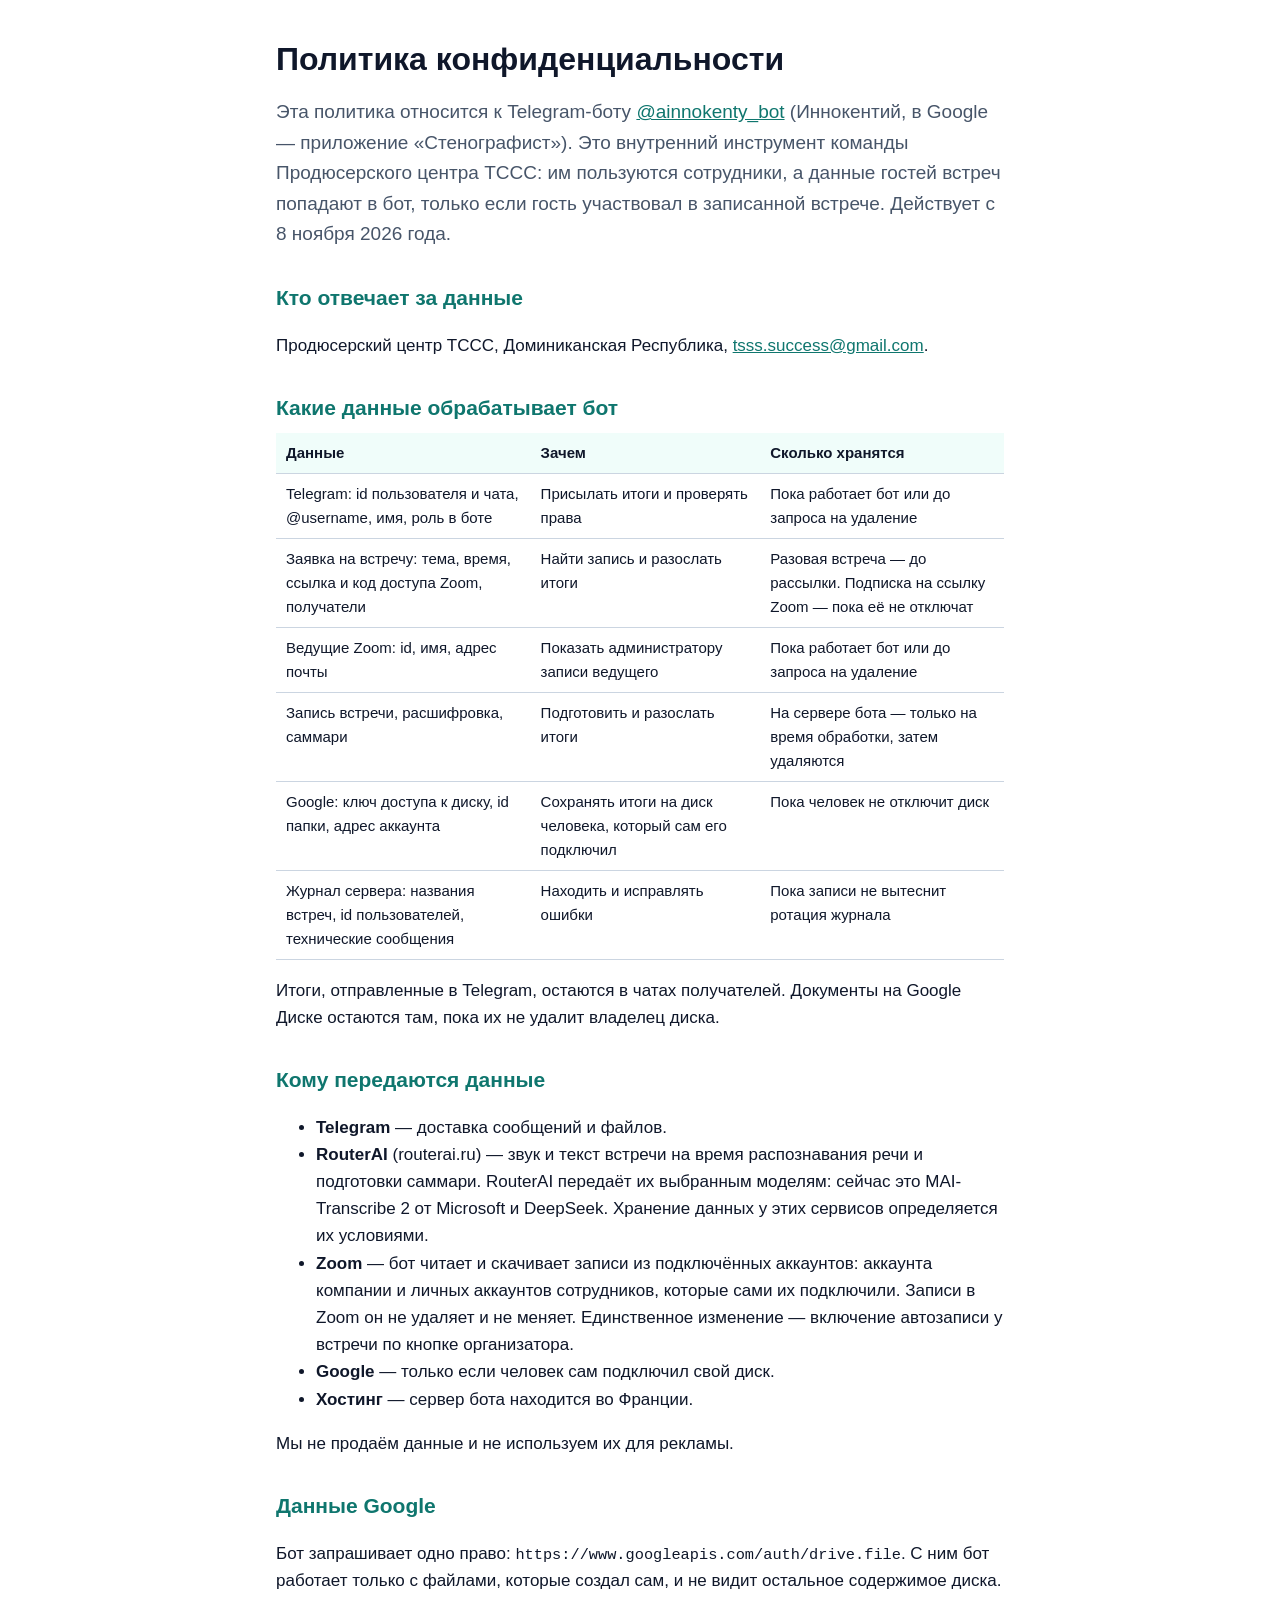
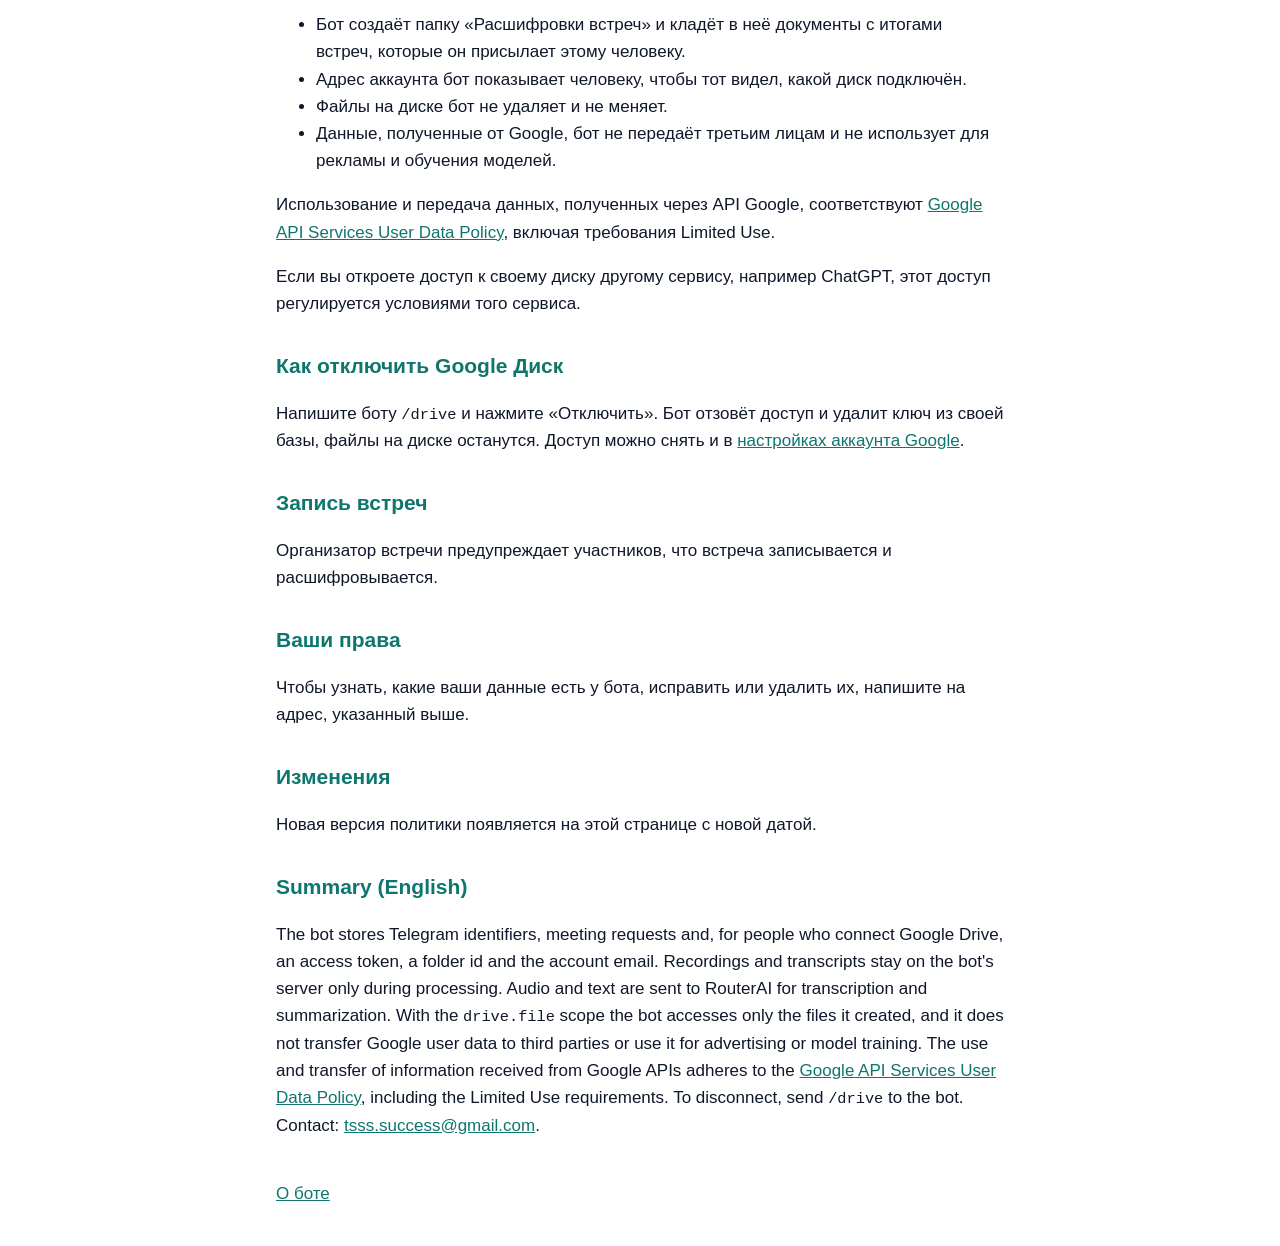
==== privacy.html @ 08e3ed80 "Страницы бота «Иннокентий»: главная и политика конфиденциальности Co-Authored-By: Claude Opus 5.5 <n" ====
<!doctype html>
<html lang="ru">
<head>
<meta charset="utf-8">
<meta name="viewport" content="width=device-width, initial-scale=1">
<title>Политика конфиденциальности — Иннокентий</title>
<link rel="stylesheet" href="style.css">
</head>
<body>
<main>
<h1>Политика конфиденциальности</h1>
<p class="lead">Эта политика относится к Telegram-боту <a href="https://t.me/ainnokenty_bot">@ainnokenty_bot</a> (Иннокентий, в Google — приложение «Стенографист»). Это внутренний инструмент команды Продюсерского центра ТССС: им пользуются сотрудники, а данные гостей встреч попадают в бот, только если гость участвовал в записанной встрече. Действует с 8 ноября 2026 года.</p>

<h2>Кто отвечает за данные</h2>
<p>Продюсерский центр ТССС, Доминиканская Республика, <a href="mailto:tsss.success@gmail.com">tsss.success@gmail.com</a>.</p>

<h2>Какие данные обрабатывает бот</h2>
<div class="scroll">
<table>
<thead><tr><th>Данные</th><th>Зачем</th><th>Сколько хранятся</th></tr></thead>
<tbody>
<tr><td>Telegram: id пользователя и чата, @username, имя, роль в боте</td><td>Присылать итоги и проверять права</td><td>Пока работает бот или до запроса на удаление</td></tr>
<tr><td>Заявка на встречу: тема, время, ссылка и код доступа Zoom, получатели</td><td>Найти запись и разослать итоги</td><td>Разовая встреча — до рассылки. Подписка на ссылку Zoom — пока её не отключат</td></tr>
<tr><td>Ведущие Zoom: id, имя, адрес почты</td><td>Показать администратору записи ведущего</td><td>Пока работает бот или до запроса на удаление</td></tr>
<tr><td>Запись встречи, расшифровка, саммари</td><td>Подготовить и разослать итоги</td><td>На сервере бота — только на время обработки, затем удаляются</td></tr>
<tr><td>Google: ключ доступа к диску, id папки, адрес аккаунта</td><td>Сохранять итоги на диск человека, который сам его подключил</td><td>Пока человек не отключит диск</td></tr>
<tr><td>Журнал сервера: названия встреч, id пользователей, технические сообщения</td><td>Находить и исправлять ошибки</td><td>Пока записи не вытеснит ротация журнала</td></tr>
</tbody>
</table>
</div>
<p>Итоги, отправленные в Telegram, остаются в чатах получателей. Документы на Google Диске остаются там, пока их не удалит владелец диска.</p>

<h2>Кому передаются данные</h2>
<ul>
<li><b>Telegram</b> — доставка сообщений и файлов.</li>
<li><b>RouterAI</b> (routerai.ru) — звук и текст встречи на время распознавания речи и подготовки саммари. RouterAI передаёт их выбранным моделям: сейчас это MAI-Transcribe 2 от Microsoft и DeepSeek. Хранение данных у этих сервисов определяется их условиями.</li>
<li><b>Zoom</b> — бот читает и скачивает записи из подключённых аккаунтов: аккаунта компании и личных аккаунтов сотрудников, которые сами их подключили. Записи в Zoom он не удаляет и не меняет. Единственное изменение — включение автозаписи у встречи по кнопке организатора.</li>
<li><b>Google</b> — только если человек сам подключил свой диск.</li>
<li><b>Хостинг</b> — сервер бота находится во Франции.</li>
</ul>
<p>Мы не продаём данные и не используем их для рекламы.</p>

<h2>Данные Google</h2>
<p>Бот запрашивает одно право: <code>https://www.googleapis.com/auth/drive.file</code>. С ним бот работает только с файлами, которые создал сам, и не видит остальное содержимое диска.</p>
<ul>
<li>Бот создаёт папку «Расшифровки встреч» и кладёт в неё документы с итогами встреч, которые он присылает этому человеку.</li>
<li>Адрес аккаунта бот показывает человеку, чтобы тот видел, какой диск подключён.</li>
<li>Файлы на диске бот не удаляет и не меняет.</li>
<li>Данные, полученные от Google, бот не передаёт третьим лицам и не использует для рекламы и обучения моделей.</li>
</ul>
<p>Использование и передача данных, полученных через API Google, соответствуют <a href="https://developers.google.com/terms/api-services-user-data-policy">Google API Services User Data Policy</a>, включая требования Limited Use.</p>
<p>Если вы откроете доступ к своему диску другому сервису, например ChatGPT, этот доступ регулируется условиями того сервиса.</p>

<h2>Как отключить Google Диск</h2>
<p>Напишите боту <code>/drive</code> и нажмите «Отключить». Бот отзовёт доступ и удалит ключ из своей базы, файлы на диске останутся. Доступ можно снять и в <a href="https://myaccount.google.com/permissions">настройках аккаунта Google</a>.</p>

<h2>Запись встреч</h2>
<p>Организатор встречи предупреждает участников, что встреча записывается и расшифровывается.</p>

<h2>Ваши права</h2>
<p>Чтобы узнать, какие ваши данные есть у бота, исправить или удалить их, напишите на адрес, указанный выше.</p>

<h2>Изменения</h2>
<p>Новая версия политики появляется на этой странице с новой датой.</p>

<h2 lang="en">Summary (English)</h2>
<p lang="en">The bot stores Telegram identifiers, meeting requests and, for people who connect Google Drive, an access token, a folder id and the account email. Recordings and transcripts stay on the bot's server only during processing. Audio and text are sent to RouterAI for transcription and summarization. With the <code>drive.file</code> scope the bot accesses only the files it created, and it does not transfer Google user data to third parties or use it for advertising or model training. The use and transfer of information received from Google APIs adheres to the <a href="https://developers.google.com/terms/api-services-user-data-policy">Google API Services User Data Policy</a>, including the Limited Use requirements. To disconnect, send <code>/drive</code> to the bot. Contact: <a href="mailto:tsss.success@gmail.com">tsss.success@gmail.com</a>.</p>
</main>
<footer><a href="index.html">О боте</a></footer>
</body>
</html>
---- style.css ----
:root {
  --bg: #ffffff; --text: #0f172a; --muted: #475569; --head: #0f766e; --rule: #cbd5e1; --fill: #f0fdfa; --link: #0f766e;
}
@media (prefers-color-scheme: dark) {
  :root { --bg: #0f172a; --text: #e2e8f0; --muted: #94a3b8; --head: #5eead4; --rule: #334155; --fill: #134e4a; --link: #5eead4; }
}
* { box-sizing: border-box; }
body {
  margin: 0; background: var(--bg); color: var(--text);
  font: 17px/1.6 -apple-system, "Segoe UI", Roboto, Calibri, Arial, sans-serif;
}
main, footer { max-width: 760px; margin: 0 auto; padding: 0 16px; }
main { padding-top: 40px; padding-bottom: 24px; }
footer { padding-bottom: 40px; color: var(--muted); }
h1 { margin: 0 0 12px; font-size: 32px; line-height: 1.2; }
h2 { margin: 32px 0 8px; font-size: 21px; color: var(--head); }
.lead { font-size: 19px; color: var(--muted); }
a { color: var(--link); }
code { font-size: 0.9em; overflow-wrap: anywhere; }
.scroll { overflow-x: auto; }
table { width: 100%; border-collapse: collapse; font-size: 15px; }
th, td { padding: 8px 10px; border-bottom: 1px solid var(--rule); text-align: left; vertical-align: top; }
th { background: var(--fill); }
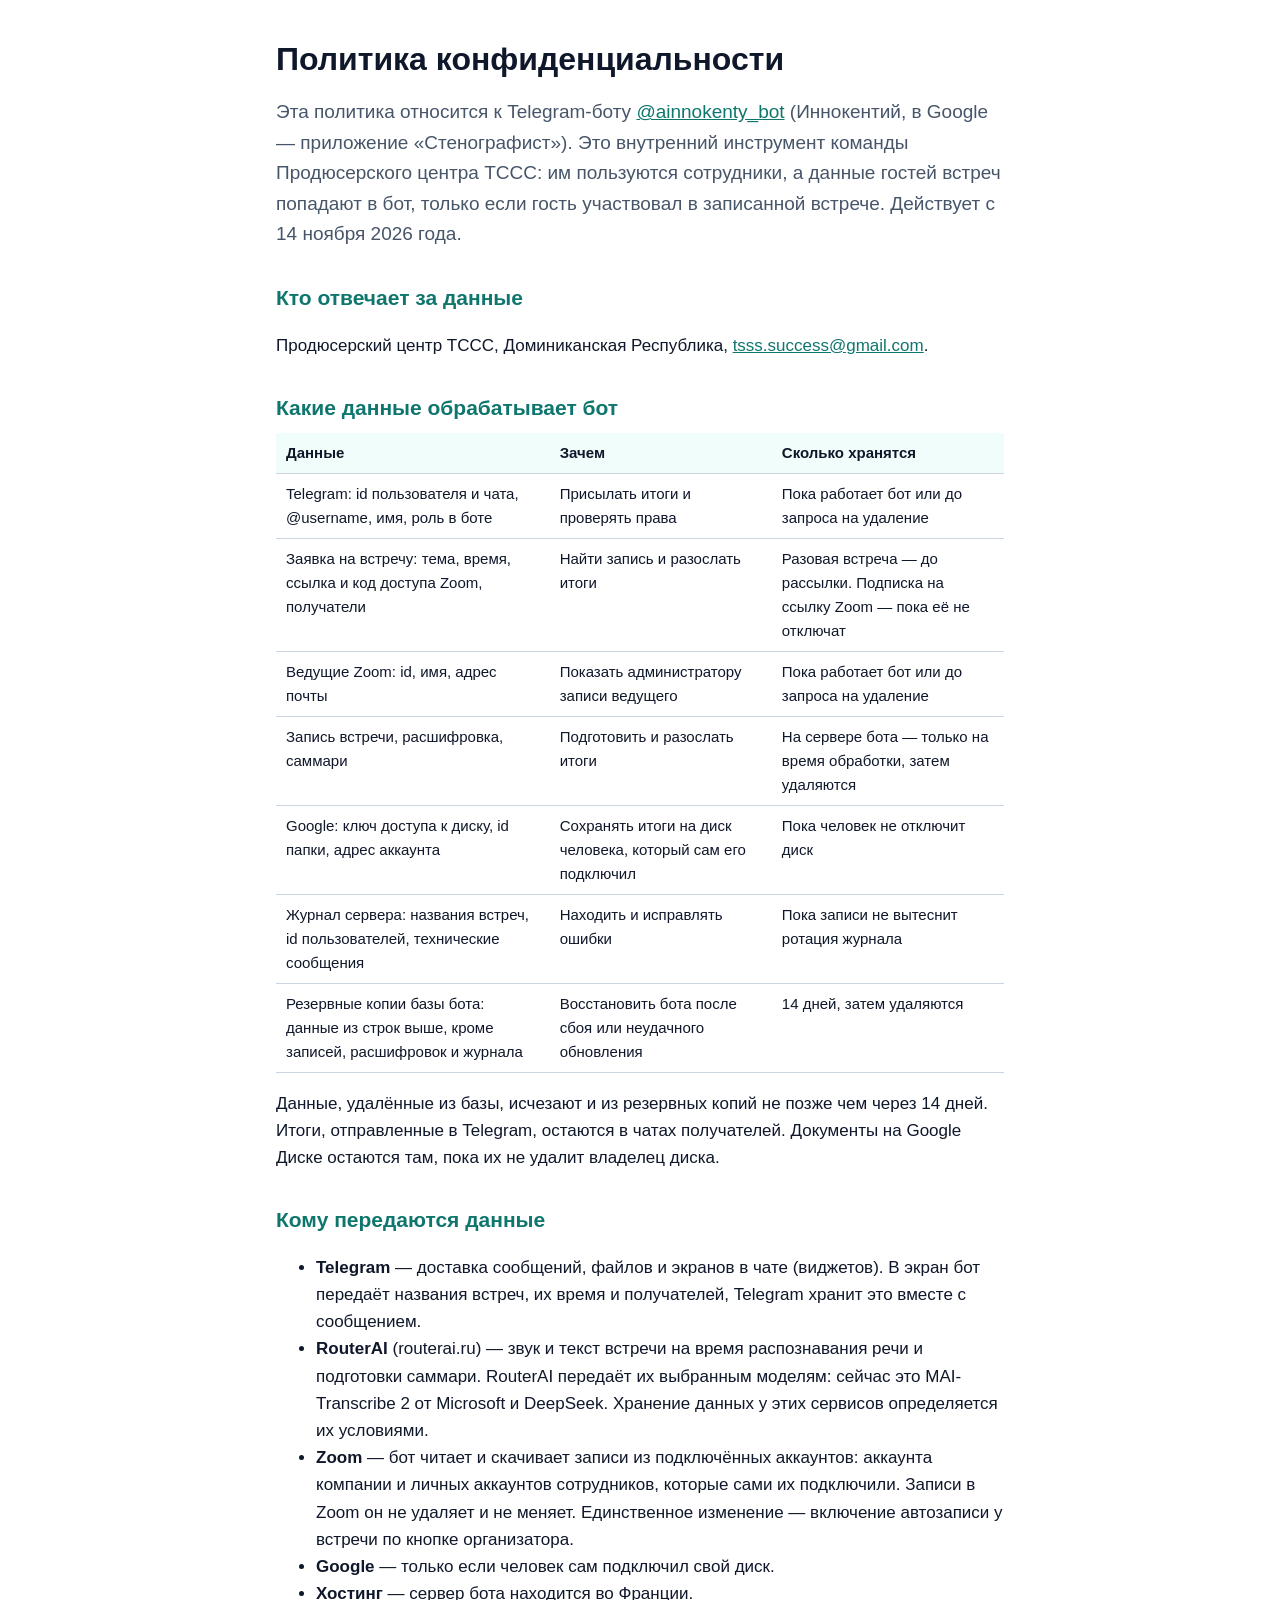
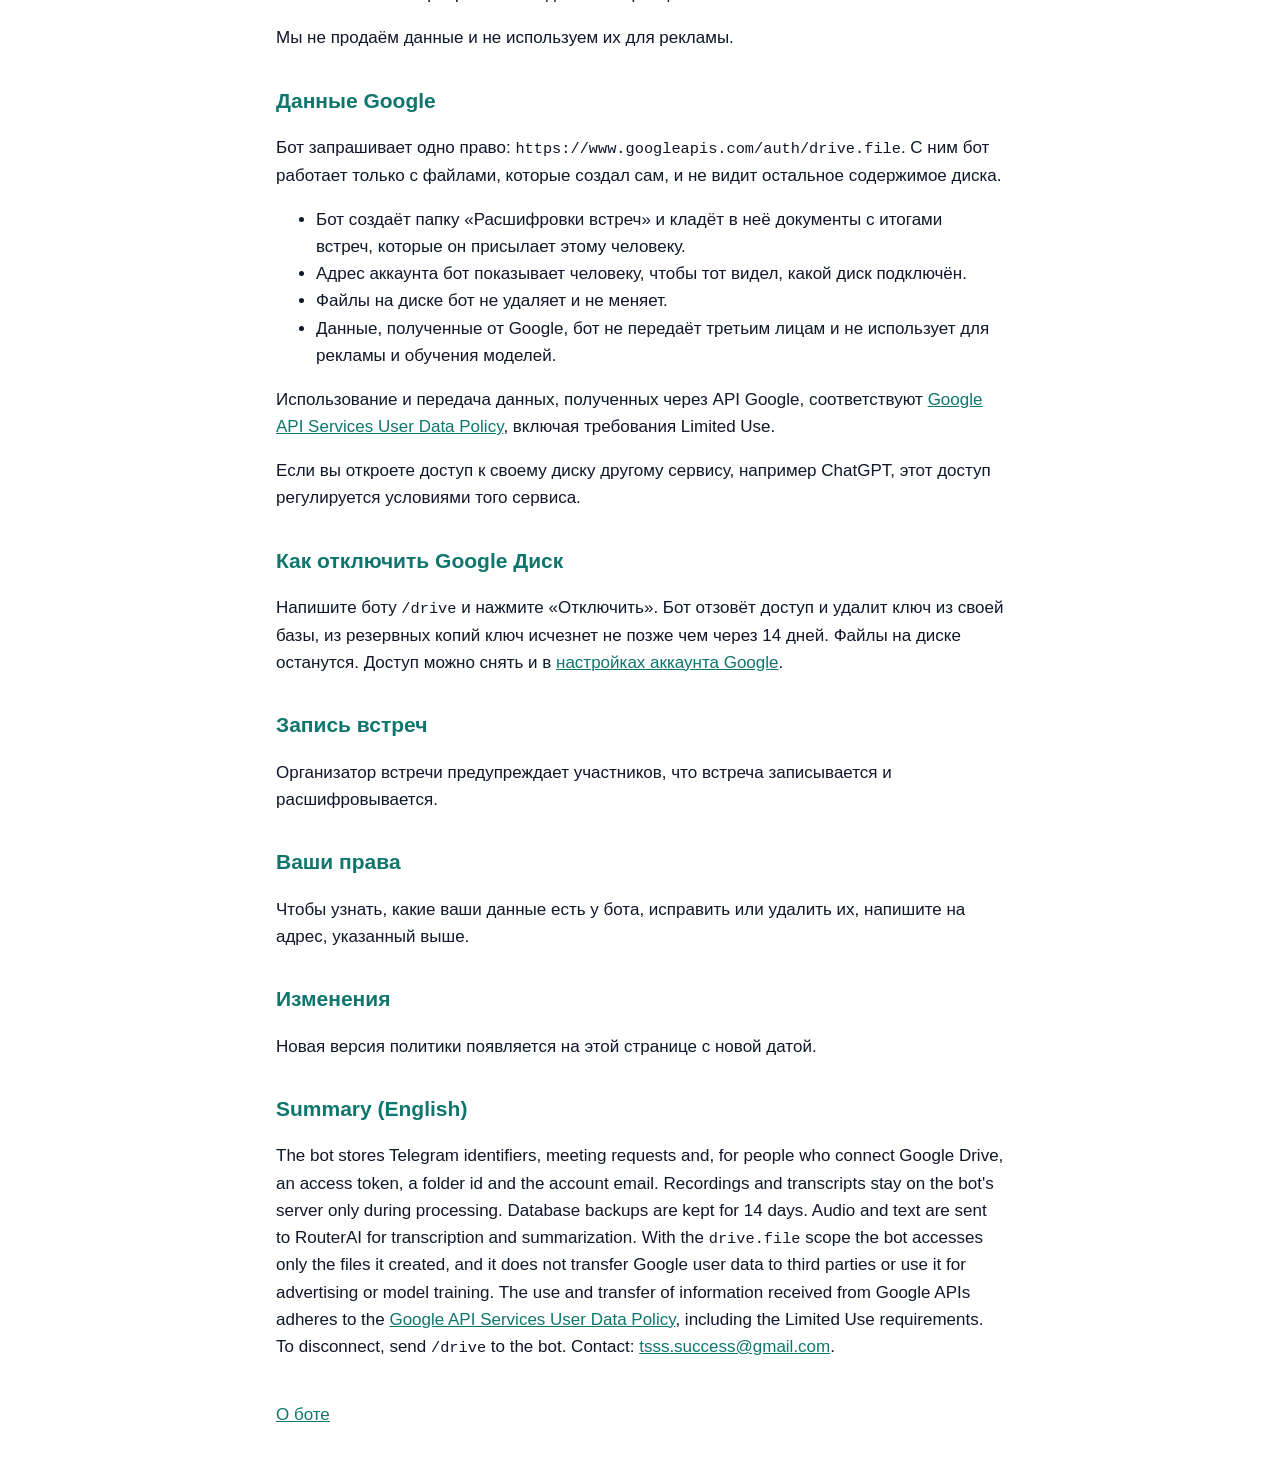
==== commit 937298be: "Политика: резервные копии базы 14 дней, экраны в чате Новая редакция от 14 ноября 2026: копии базы б" ====
--- a/privacy.html
+++ b/privacy.html
@@ -4,12 +4,14 @@
 <meta charset="utf-8">
 <meta name="viewport" content="width=device-width, initial-scale=1">
 <title>Политика конфиденциальности — Иннокентий</title>
+<meta name="color-scheme" content="light dark">
+<link rel="icon" href="favicon.svg" type="image/svg+xml">
 <link rel="stylesheet" href="style.css">
 </head>
 <body>
 <main>
 <h1>Политика конфиденциальности</h1>
-<p class="lead">Эта политика относится к Telegram-боту <a href="https://t.me/ainnokenty_bot">@ainnokenty_bot</a> (Иннокентий, в Google — приложение «Стенографист»). Это внутренний инструмент команды Продюсерского центра ТССС: им пользуются сотрудники, а данные гостей встреч попадают в бот, только если гость участвовал в записанной встрече. Действует с 8 ноября 2026 года.</p>
+<p class="lead">Эта политика относится к Telegram-боту <a href="https://t.me/ainnokenty_bot">@ainnokenty_bot</a> (Иннокентий, в Google — приложение «Стенографист»). Это внутренний инструмент команды Продюсерского центра ТССС: им пользуются сотрудники, а данные гостей встреч попадают в бот, только если гость участвовал в записанной встрече. Действует с 14 ноября 2026 года.</p>
 
 <h2>Кто отвечает за данные</h2>
 <p>Продюсерский центр ТССС, Доминиканская Республика, <a href="mailto:tsss.success@gmail.com">tsss.success@gmail.com</a>.</p>
@@ -19,20 +21,21 @@
 <table>
 <thead><tr><th>Данные</th><th>Зачем</th><th>Сколько хранятся</th></tr></thead>
 <tbody>
-<tr><td>Telegram: id пользователя и чата, @username, имя, роль в боте</td><td>Присылать итоги и проверять права</td><td>Пока работает бот или до запроса на удаление</td></tr>
-<tr><td>Заявка на встречу: тема, время, ссылка и код доступа Zoom, получатели</td><td>Найти запись и разослать итоги</td><td>Разовая встреча — до рассылки. Подписка на ссылку Zoom — пока её не отключат</td></tr>
-<tr><td>Ведущие Zoom: id, имя, адрес почты</td><td>Показать администратору записи ведущего</td><td>Пока работает бот или до запроса на удаление</td></tr>
-<tr><td>Запись встречи, расшифровка, саммари</td><td>Подготовить и разослать итоги</td><td>На сервере бота — только на время обработки, затем удаляются</td></tr>
-<tr><td>Google: ключ доступа к диску, id папки, адрес аккаунта</td><td>Сохранять итоги на диск человека, который сам его подключил</td><td>Пока человек не отключит диск</td></tr>
-<tr><td>Журнал сервера: названия встреч, id пользователей, технические сообщения</td><td>Находить и исправлять ошибки</td><td>Пока записи не вытеснит ротация журнала</td></tr>
+<tr><td data-label="Данные">Telegram: id пользователя и чата, @username, имя, роль в боте</td><td data-label="Зачем">Присылать итоги и проверять права</td><td data-label="Сколько хранятся">Пока работает бот или до запроса на удаление</td></tr>
+<tr><td data-label="Данные">Заявка на встречу: тема, время, ссылка и код доступа Zoom, получатели</td><td data-label="Зачем">Найти запись и разослать итоги</td><td data-label="Сколько хранятся">Разовая встреча — до рассылки. Подписка на ссылку Zoom — пока её не отключат</td></tr>
+<tr><td data-label="Данные">Ведущие Zoom: id, имя, адрес почты</td><td data-label="Зачем">Показать администратору записи ведущего</td><td data-label="Сколько хранятся">Пока работает бот или до запроса на удаление</td></tr>
+<tr><td data-label="Данные">Запись встречи, расшифровка, саммари</td><td data-label="Зачем">Подготовить и разослать итоги</td><td data-label="Сколько хранятся">На сервере бота — только на время обработки, затем удаляются</td></tr>
+<tr><td data-label="Данные">Google: ключ доступа к диску, id папки, адрес аккаунта</td><td data-label="Зачем">Сохранять итоги на диск человека, который сам его подключил</td><td data-label="Сколько хранятся">Пока человек не отключит диск</td></tr>
+<tr><td data-label="Данные">Журнал сервера: названия встреч, id пользователей, технические сообщения</td><td data-label="Зачем">Находить и исправлять ошибки</td><td data-label="Сколько хранятся">Пока записи не вытеснит ротация журнала</td></tr>
+<tr><td data-label="Данные">Резервные копии базы бота: данные из строк выше, кроме записей, расшифровок и журнала</td><td data-label="Зачем">Восстановить бота после сбоя или неудачного обновления</td><td data-label="Сколько хранятся">14 дней, затем удаляются</td></tr>
 </tbody>
 </table>
 </div>
-<p>Итоги, отправленные в Telegram, остаются в чатах получателей. Документы на Google Диске остаются там, пока их не удалит владелец диска.</p>
+<p>Данные, удалённые из базы, исчезают и из резервных копий не позже чем через 14 дней. Итоги, отправленные в Telegram, остаются в чатах получателей. Документы на Google Диске остаются там, пока их не удалит владелец диска.</p>
 
 <h2>Кому передаются данные</h2>
 <ul>
-<li><b>Telegram</b> — доставка сообщений и файлов.</li>
+<li><b>Telegram</b> — доставка сообщений, файлов и экранов в чате (виджетов). В экран бот передаёт названия встреч, их время и получателей, Telegram хранит это вместе с сообщением.</li>
 <li><b>RouterAI</b> (routerai.ru) — звук и текст встречи на время распознавания речи и подготовки саммари. RouterAI передаёт их выбранным моделям: сейчас это MAI-Transcribe 2 от Microsoft и DeepSeek. Хранение данных у этих сервисов определяется их условиями.</li>
 <li><b>Zoom</b> — бот читает и скачивает записи из подключённых аккаунтов: аккаунта компании и личных аккаунтов сотрудников, которые сами их подключили. Записи в Zoom он не удаляет и не меняет. Единственное изменение — включение автозаписи у встречи по кнопке организатора.</li>
 <li><b>Google</b> — только если человек сам подключил свой диск.</li>
@@ -52,7 +55,7 @@
 <p>Если вы откроете доступ к своему диску другому сервису, например ChatGPT, этот доступ регулируется условиями того сервиса.</p>
 
 <h2>Как отключить Google Диск</h2>
-<p>Напишите боту <code>/drive</code> и нажмите «Отключить». Бот отзовёт доступ и удалит ключ из своей базы, файлы на диске останутся. Доступ можно снять и в <a href="https://myaccount.google.com/permissions">настройках аккаунта Google</a>.</p>
+<p>Напишите боту <code>/drive</code> и нажмите «Отключить». Бот отзовёт доступ и удалит ключ из своей базы, из резервных копий ключ исчезнет не позже чем через 14 дней. Файлы на диске останутся. Доступ можно снять и в <a href="https://myaccount.google.com/permissions">настройках аккаунта Google</a>.</p>
 
 <h2>Запись встреч</h2>
 <p>Организатор встречи предупреждает участников, что встреча записывается и расшифровывается.</p>
@@ -64,7 +67,7 @@
 <p>Новая версия политики появляется на этой странице с новой датой.</p>
 
 <h2 lang="en">Summary (English)</h2>
-<p lang="en">The bot stores Telegram identifiers, meeting requests and, for people who connect Google Drive, an access token, a folder id and the account email. Recordings and transcripts stay on the bot's server only during processing. Audio and text are sent to RouterAI for transcription and summarization. With the <code>drive.file</code> scope the bot accesses only the files it created, and it does not transfer Google user data to third parties or use it for advertising or model training. The use and transfer of information received from Google APIs adheres to the <a href="https://developers.google.com/terms/api-services-user-data-policy">Google API Services User Data Policy</a>, including the Limited Use requirements. To disconnect, send <code>/drive</code> to the bot. Contact: <a href="mailto:tsss.success@gmail.com">tsss.success@gmail.com</a>.</p>
+<p lang="en">The bot stores Telegram identifiers, meeting requests and, for people who connect Google Drive, an access token, a folder id and the account email. Recordings and transcripts stay on the bot's server only during processing. Database backups are kept for 14 days. Audio and text are sent to RouterAI for transcription and summarization. With the <code>drive.file</code> scope the bot accesses only the files it created, and it does not transfer Google user data to third parties or use it for advertising or model training. The use and transfer of information received from Google APIs adheres to the <a href="https://developers.google.com/terms/api-services-user-data-policy">Google API Services User Data Policy</a>, including the Limited Use requirements. To disconnect, send <code>/drive</code> to the bot. Contact: <a href="mailto:tsss.success@gmail.com">tsss.success@gmail.com</a>.</p>
 </main>
 <footer><a href="index.html">О боте</a></footer>
 </body>
--- a/style.css
+++ b/style.css
@@ -21,3 +21,13 @@
 table { width: 100%; border-collapse: collapse; font-size: 15px; }
 th, td { padding: 8px 10px; border-bottom: 1px solid var(--rule); text-align: left; vertical-align: top; }
 th { background: var(--fill); }
+/* на телефоне таблица — карточками: три колонки по 110 px не читаются */
+@media (max-width: 560px) {
+  table, tbody, tr, td { display: block; width: 100%; }
+  thead { display: none; }
+  tr { padding: 12px 0; border-bottom: 1px solid var(--rule); }
+  td { padding: 2px 0; border: 0; }
+  td::before { content: attr(data-label); display: block; font-size: 13px; color: var(--muted); }
+  td:first-child { font-weight: 600; }
+  td:first-child::before { display: none; }
+}
